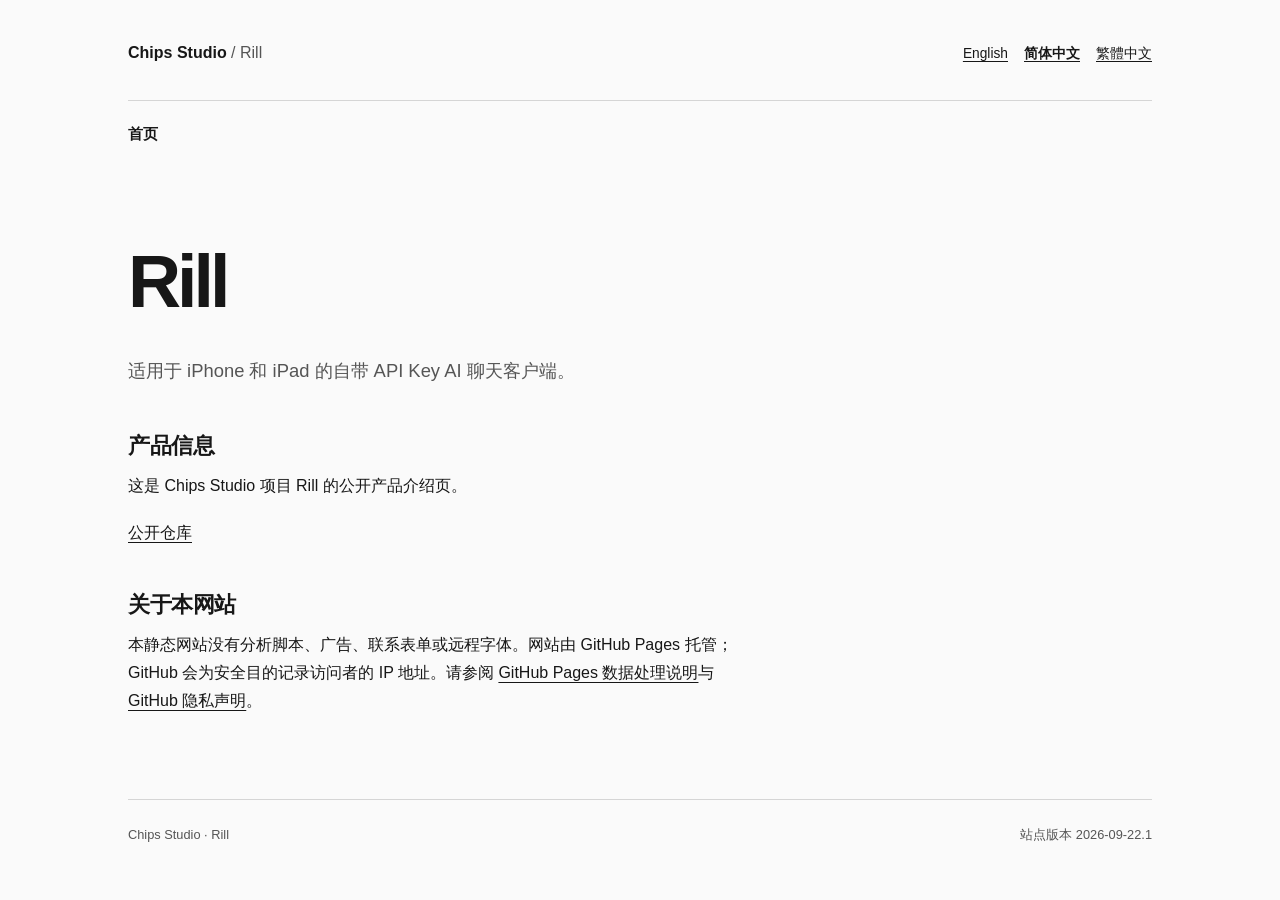
==== docs/zh-Hans/index.html @ ec582db9 "Publish Rill product information website" ====
<!doctype html>
<html lang="zh-Hans">
<head>
<meta charset="utf-8">
<meta name="viewport" content="width=device-width, initial-scale=1">
<meta name="color-scheme" content="light dark">
<meta name="referrer" content="no-referrer">
<meta name="site-edition" content="2026-09-22.1">
<title>Rill · Chips Studio</title>
<link rel="canonical" href="https://ka1y0.github.io/Project_Rill/zh-Hans/index.html">
<link rel="stylesheet" href="../assets/site.css">
</head>
<body>
<a class="skip" href="#content">跳转至正文</a>
<div class="shell">
<header><a class="brand" href="index.html">Chips Studio <span>/ Rill</span></a>
<nav class="languages" aria-label="语言"><a lang="en" hreflang="en" href="../index.html">English</a><a lang="zh-Hans" hreflang="zh-Hans" href="../zh-Hans/index.html" aria-current="page">简体中文</a><a lang="zh-Hant" hreflang="zh-Hant" href="../zh-Hant/index.html">繁體中文</a></nav></header>
<nav class="pages" aria-label="Rill"><a href="index.html" aria-current="page">首页</a></nav>
<main id="content" tabindex="-1"><article><h1>Rill</h1>
<p>适用于 iPhone 和 iPad 的自带 API Key AI 聊天客户端。</p>
<h2>产品信息</h2>
<p>这是 Chips Studio 项目 Rill 的公开产品介绍页。</p>
<p><a href="https://github.com/Ka1y0/Project_Rill">公开仓库</a></p>
<h2>关于本网站</h2>
<p>本静态网站没有分析脚本、广告、联系表单或远程字体。网站由 GitHub Pages 托管；GitHub 会为安全目的记录访问者的 IP 地址。请参阅 <a href="https://docs.github.com/en/pages/getting-started-with-github-pages/what-is-github-pages#data-collection">GitHub Pages 数据处理说明</a>与 <a href="https://docs.github.com/en/site-policy/privacy-policies/github-general-privacy-statement">GitHub 隐私声明</a>。</p></article></main>
<footer><span>Chips Studio · Rill</span><span>站点版本 2026-09-22.1</span></footer>
</div>
</body>
</html>
---- docs/assets/site.css ----
/* System typography, monochrome palette, no remote assets. */
:root{color-scheme:light dark;--bg:#fafafa;--fg:#171717;--muted:#555;--line:#d5d5d5;--surface:#f0f0f0}
@media(prefers-color-scheme:dark){:root{--bg:#111;--fg:#f3f3f3;--muted:#b9b9b9;--line:#414141;--surface:#202020}}
*{box-sizing:border-box}html{font-size:100%;scroll-padding-top:2rem}body{margin:0;background:var(--bg);color:var(--fg);font-family:-apple-system,BlinkMacSystemFont,"Segoe UI",sans-serif;line-height:1.75;-webkit-text-size-adjust:100%}.shell{max-width:72rem;margin:auto;padding:0 clamp(1.25rem,5vw,4rem)}a{color:inherit;text-decoration-thickness:1px;text-underline-offset:.22em;overflow-wrap:anywhere}a:hover{text-decoration-thickness:2px}a:focus-visible,main:focus-visible{outline:2px solid currentColor;outline-offset:5px;border-radius:2px}.skip{position:absolute;left:1rem;top:-8rem;padding:.6rem 1rem;background:var(--fg);color:var(--bg);z-index:1}.skip:focus{top:1rem}header{padding:2rem 0 1.5rem;display:flex;align-items:baseline;justify-content:space-between;gap:1rem;flex-wrap:wrap;border-bottom:1px solid var(--line)}.brand{font-size:1rem;font-weight:650;text-decoration:none}.brand span{font-weight:400;color:var(--muted)}nav{display:flex;gap:.5rem 1.25rem;flex-wrap:wrap}nav a{min-height:2.75rem;display:inline-flex;align-items:center}.languages{font-size:.86rem;gap:0 1rem}.languages [aria-current]{font-weight:650}.pages{font-size:.92rem;padding:.75rem 0}.pages [aria-current]{font-weight:650;text-decoration:none}main{min-height:55vh;padding:clamp(1.5rem,6vw,4.5rem) 0 4rem;max-width:48rem}article{max-width:68ch}h1{font-size:clamp(2.1rem,7vw,4.6rem);font-weight:550;letter-spacing:-.055em;line-height:1.12;margin:0 0 2rem;overflow-wrap:anywhere}h2{font-size:1.35rem;line-height:1.35;font-weight:600;margin:2.7rem 0 .75rem;letter-spacing:-.018em}h3{font-size:1.06rem;margin:2rem 0 .5rem}p,li{overflow-wrap:anywhere}p{margin:0 0 1.2rem}h1+p{font-size:1.15rem;color:var(--muted)}ul{padding-left:1.3rem}li{padding-left:.2rem;margin:.55rem 0}code{font-family:ui-monospace,Menlo,monospace;font-size:.88em;background:var(--surface);padding:.1em .25em;overflow-wrap:anywhere}.notice{border-left:3px solid var(--fg);background:var(--surface);padding:.8rem 1rem;margin:0 0 2rem;font-weight:600}footer{border-top:1px solid var(--line);padding:1.5rem 0 2rem;display:flex;gap:.75rem 2rem;flex-wrap:wrap;justify-content:space-between;font-size:.8rem;color:var(--muted)}@media(max-width:400px){header{display:block}.languages{margin-top:.75rem}h1{letter-spacing:-.035em}}@media print{header,.pages,.skip,footer{display:none}main{max-width:none;padding:0}body{background:white;color:black}a{color:black}}
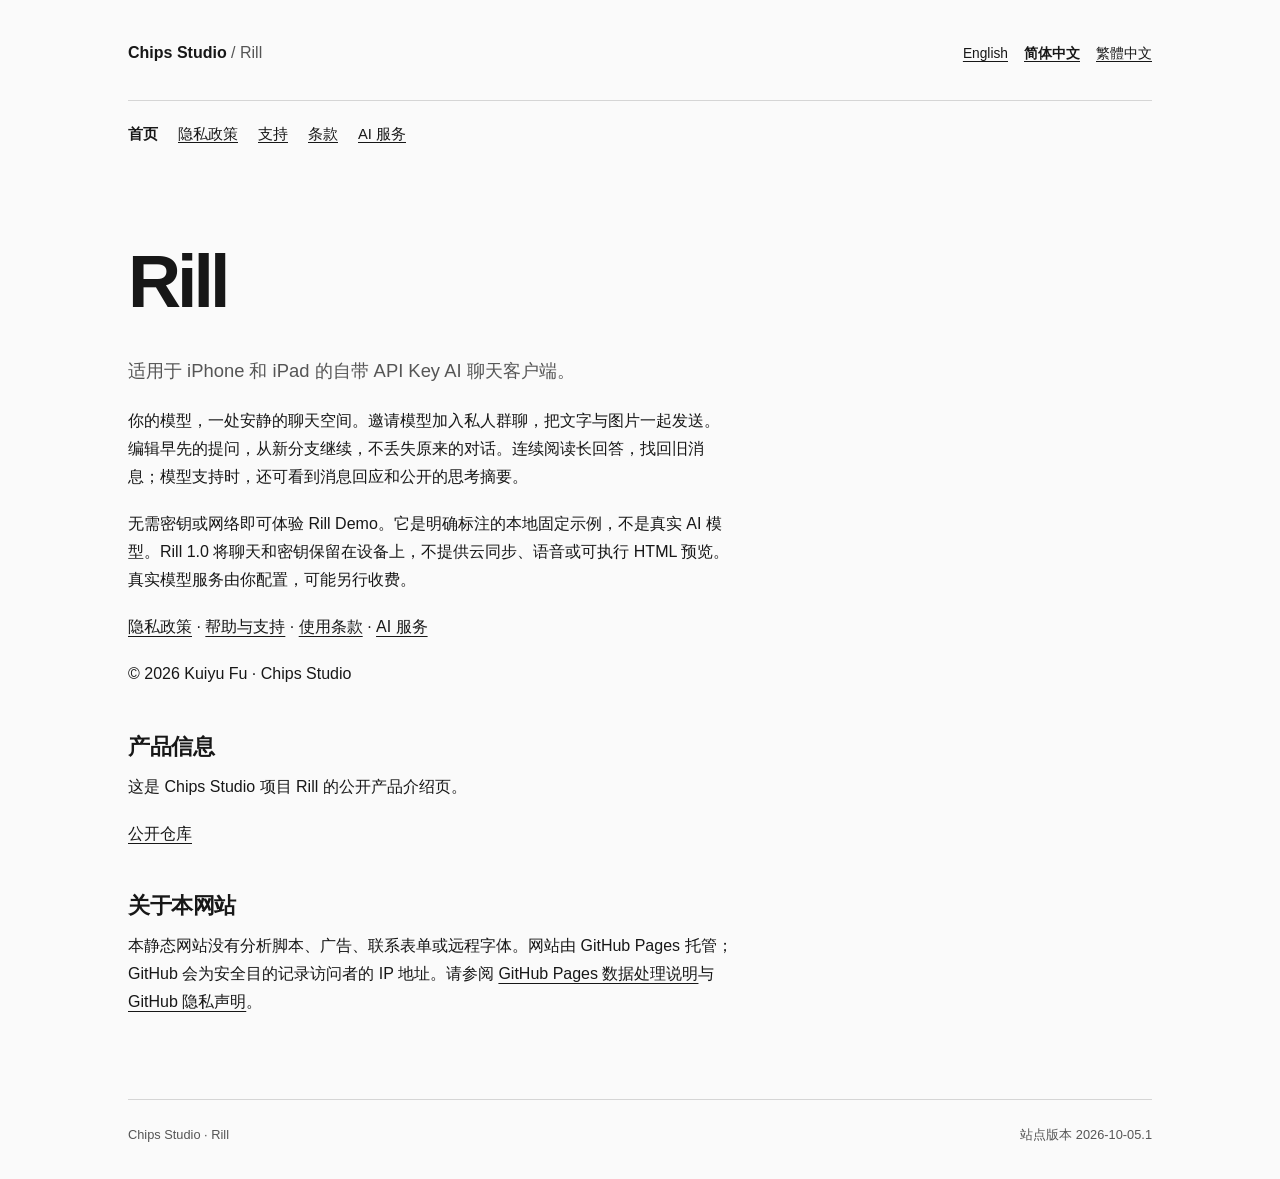
==== commit 1572ad84: "docs: publish Rill 1.0 privacy and support pages" ====
--- a/docs/zh-Hans/index.html
+++ b/docs/zh-Hans/index.html
@@ -5,7 +5,7 @@
 <meta name="viewport" content="width=device-width, initial-scale=1">
 <meta name="color-scheme" content="light dark">
 <meta name="referrer" content="no-referrer">
-<meta name="site-edition" content="2026-09-22.1">
+<meta name="site-edition" content="2026-10-05.1">
 <title>Rill · Chips Studio</title>
 <link rel="canonical" href="https://ka1y0.github.io/Project_Rill/zh-Hans/index.html">
 <link rel="stylesheet" href="../assets/site.css">
@@ -15,15 +15,19 @@
 <div class="shell">
 <header><a class="brand" href="index.html">Chips Studio <span>/ Rill</span></a>
 <nav class="languages" aria-label="语言"><a lang="en" hreflang="en" href="../index.html">English</a><a lang="zh-Hans" hreflang="zh-Hans" href="../zh-Hans/index.html" aria-current="page">简体中文</a><a lang="zh-Hant" hreflang="zh-Hant" href="../zh-Hant/index.html">繁體中文</a></nav></header>
-<nav class="pages" aria-label="Rill"><a href="index.html" aria-current="page">首页</a></nav>
+<nav class="pages" aria-label="Rill"><a href="index.html" aria-current="page">首页</a><a href="privacy.html">隐私政策</a><a href="support.html">支持</a><a href="terms.html">条款</a><a href="ai-services.html">AI 服务</a></nav>
 <main id="content" tabindex="-1"><article><h1>Rill</h1>
 <p>适用于 iPhone 和 iPad 的自带 API Key AI 聊天客户端。</p>
+<p>你的模型，一处安静的聊天空间。邀请模型加入私人群聊，把文字与图片一起发送。编辑早先的提问，从新分支继续，不丢失原来的对话。连续阅读长回答，找回旧消息；模型支持时，还可看到消息回应和公开的思考摘要。</p>
+<p>无需密钥或网络即可体验 Rill Demo。它是明确标注的本地固定示例，不是真实 AI 模型。Rill 1.0 将聊天和密钥保留在设备上，不提供云同步、语音或可执行 HTML 预览。真实模型服务由你配置，可能另行收费。</p>
+<p><a href="privacy.html">隐私政策</a> · <a href="support.html">帮助与支持</a> · <a href="terms.html">使用条款</a> · <a href="ai-services.html">AI 服务</a></p>
+<p>© 2026 Kuiyu Fu · Chips Studio</p>
 <h2>产品信息</h2>
 <p>这是 Chips Studio 项目 Rill 的公开产品介绍页。</p>
 <p><a href="https://github.com/Ka1y0/Project_Rill">公开仓库</a></p>
 <h2>关于本网站</h2>
 <p>本静态网站没有分析脚本、广告、联系表单或远程字体。网站由 GitHub Pages 托管；GitHub 会为安全目的记录访问者的 IP 地址。请参阅 <a href="https://docs.github.com/en/pages/getting-started-with-github-pages/what-is-github-pages#data-collection">GitHub Pages 数据处理说明</a>与 <a href="https://docs.github.com/en/site-policy/privacy-policies/github-general-privacy-statement">GitHub 隐私声明</a>。</p></article></main>
-<footer><span>Chips Studio · Rill</span><span>站点版本 2026-09-22.1</span></footer>
+<footer><span>Chips Studio · Rill</span><span>站点版本 2026-10-05.1</span></footer>
 </div>
 </body>
 </html>
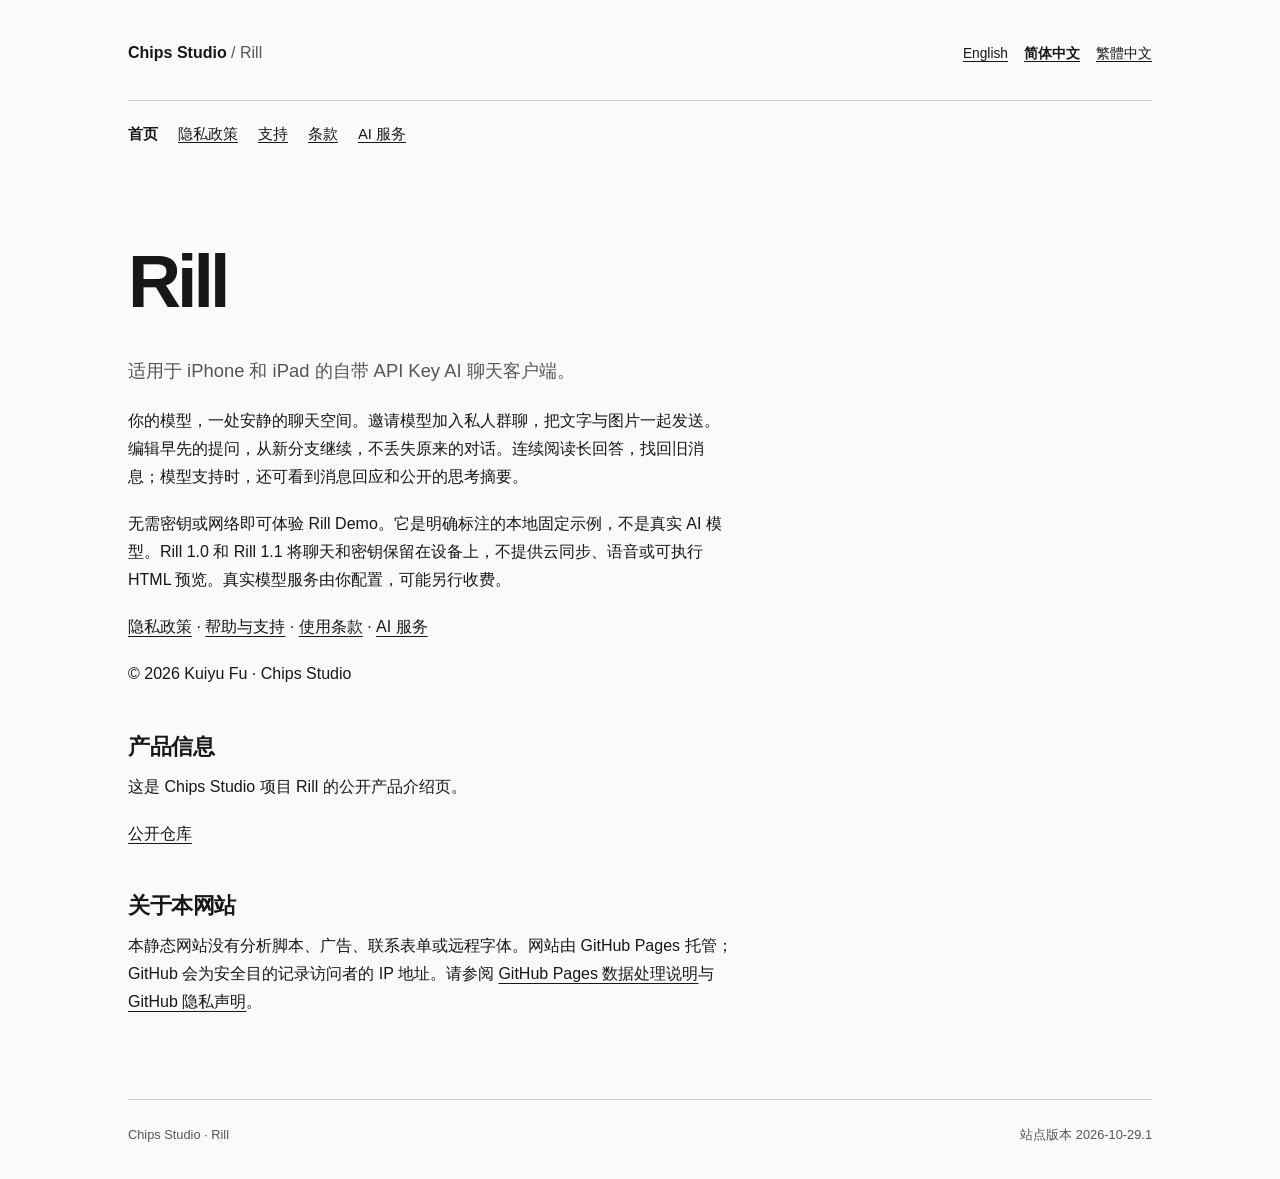
==== commit aa55b392: "docs: align Rill 1.0 and 1.1 privacy scope and service links" ====
--- a/docs/zh-Hans/index.html
+++ b/docs/zh-Hans/index.html
@@ -5,7 +5,7 @@
 <meta name="viewport" content="width=device-width, initial-scale=1">
 <meta name="color-scheme" content="light dark">
 <meta name="referrer" content="no-referrer">
-<meta name="site-edition" content="2026-10-05.1">
+<meta name="site-edition" content="2026-10-29.1">
 <title>Rill · Chips Studio</title>
 <link rel="canonical" href="https://ka1y0.github.io/Project_Rill/zh-Hans/index.html">
 <link rel="stylesheet" href="../assets/site.css">
@@ -19,7 +19,7 @@
 <main id="content" tabindex="-1"><article><h1>Rill</h1>
 <p>适用于 iPhone 和 iPad 的自带 API Key AI 聊天客户端。</p>
 <p>你的模型，一处安静的聊天空间。邀请模型加入私人群聊，把文字与图片一起发送。编辑早先的提问，从新分支继续，不丢失原来的对话。连续阅读长回答，找回旧消息；模型支持时，还可看到消息回应和公开的思考摘要。</p>
-<p>无需密钥或网络即可体验 Rill Demo。它是明确标注的本地固定示例，不是真实 AI 模型。Rill 1.0 将聊天和密钥保留在设备上，不提供云同步、语音或可执行 HTML 预览。真实模型服务由你配置，可能另行收费。</p>
+<p>无需密钥或网络即可体验 Rill Demo。它是明确标注的本地固定示例，不是真实 AI 模型。Rill 1.0 和 Rill 1.1 将聊天和密钥保留在设备上，不提供云同步、语音或可执行 HTML 预览。真实模型服务由你配置，可能另行收费。</p>
 <p><a href="privacy.html">隐私政策</a> · <a href="support.html">帮助与支持</a> · <a href="terms.html">使用条款</a> · <a href="ai-services.html">AI 服务</a></p>
 <p>© 2026 Kuiyu Fu · Chips Studio</p>
 <h2>产品信息</h2>
@@ -27,7 +27,7 @@
 <p><a href="https://github.com/Ka1y0/Project_Rill">公开仓库</a></p>
 <h2>关于本网站</h2>
 <p>本静态网站没有分析脚本、广告、联系表单或远程字体。网站由 GitHub Pages 托管；GitHub 会为安全目的记录访问者的 IP 地址。请参阅 <a href="https://docs.github.com/en/pages/getting-started-with-github-pages/what-is-github-pages#data-collection">GitHub Pages 数据处理说明</a>与 <a href="https://docs.github.com/en/site-policy/privacy-policies/github-general-privacy-statement">GitHub 隐私声明</a>。</p></article></main>
-<footer><span>Chips Studio · Rill</span><span>站点版本 2026-10-05.1</span></footer>
+<footer><span>Chips Studio · Rill</span><span>站点版本 2026-10-29.1</span></footer>
 </div>
 </body>
 </html>
